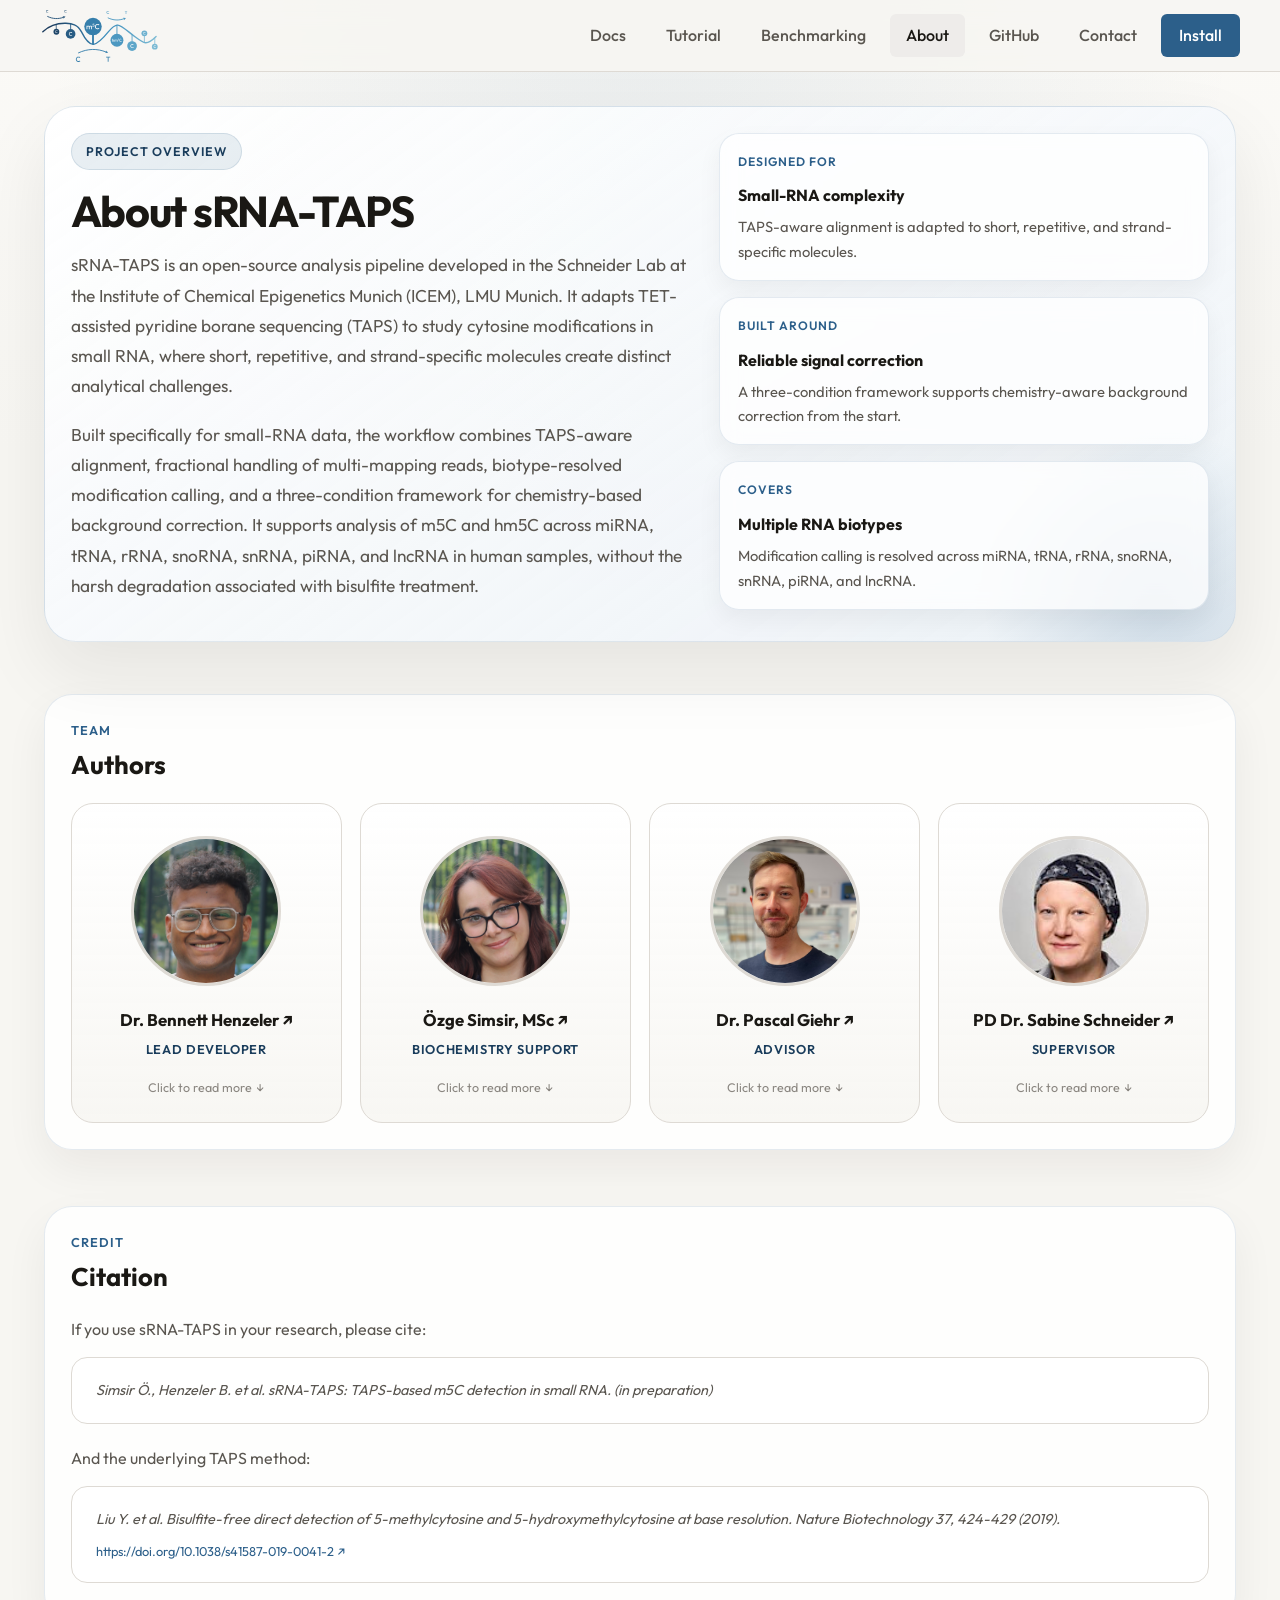
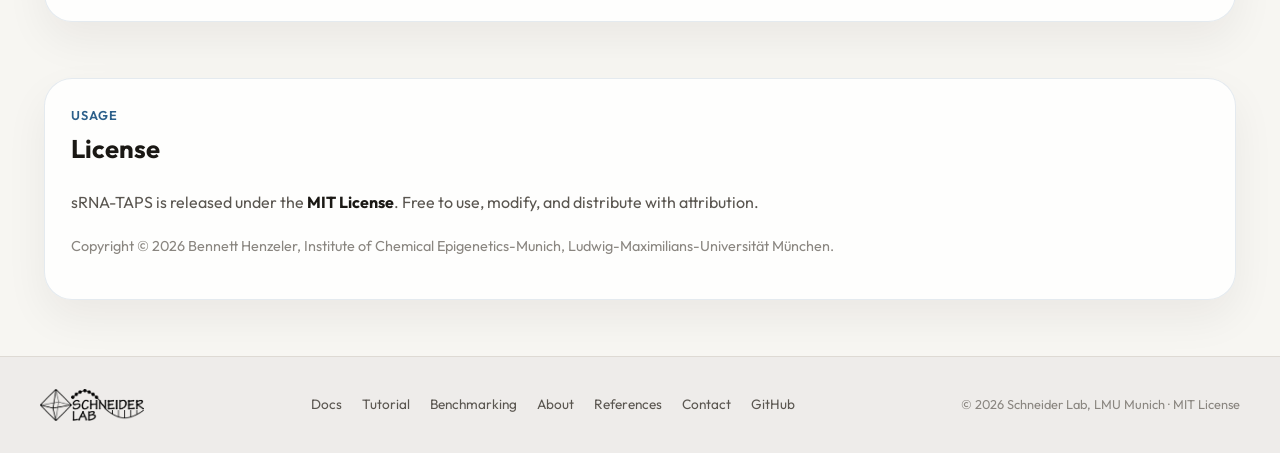
==== docs/about.html @ 75ab644a "Normalize page widths" ====
<!DOCTYPE html>
<html lang="en">
<head>
  <meta charset="UTF-8">
  <meta name="viewport" content="width=device-width, initial-scale=1.0">
  <!-- SEO -->
  <meta name="description" content="About sRNA-TAPS: project overview, affiliation, citation, and links. Developed in the Schneider Lab at LMU Munich.">
  <meta name="keywords" content="sRNA-TAPS, sRNA TAPS, RNA m5C detection, small RNA methylation, TAPS sequencing, epitranscriptomics, RNA epigenetics, m5C small RNA, TET-assisted pyridine borane sequencing, bisulfite-free RNA methylation, Snakemake bioinformatics pipeline, miRNA methylation, tRNA modification, rRNA m5C">
  <meta name="author" content="sRNA-TAPS project team, Schneider Lab, LMU Munich">
  <link rel="canonical" href="https://henzelerb.github.io/sRNA-TAPS/about.html">
  <!-- Open Graph -->
  <meta property="og:type" content="website">
  <meta property="og:title" content="About &mdash; sRNA-TAPS">
  <meta property="og:description" content="About sRNA-TAPS: project overview, affiliation, citation, and links. Developed in the Schneider Lab at LMU Munich.">
  <meta property="og:url" content="https://henzelerb.github.io/sRNA-TAPS/about.html">
  <meta property="og:image" content="https://henzelerb.github.io/sRNA-TAPS/sRNA-taps_logo.svg">
  <meta property="og:site_name" content="sRNA-TAPS">
  <!-- Twitter Card -->
  <meta name="twitter:card" content="summary_large_image">
  <meta name="twitter:title" content="About &mdash; sRNA-TAPS">
  <meta name="twitter:description" content="About sRNA-TAPS: project overview, affiliation, citation, and links. Developed in the Schneider Lab at LMU Munich.">
  <meta name="twitter:image" content="https://henzelerb.github.io/sRNA-TAPS/sRNA-taps_logo.svg">
  <title>About &mdash; sRNA-TAPS</title>
  <style>
    @font-face { font-family: 'Outfit'; src: url('fonts/Outfit-Light.woff2') format('woff2'); font-weight: 300; font-display: block; }
    @font-face { font-family: 'Outfit'; src: url('fonts/Outfit-Regular.woff2') format('woff2'); font-weight: 400; font-display: block; }
    @font-face { font-family: 'Outfit'; src: url('fonts/Outfit-Medium.woff2') format('woff2'); font-weight: 500; font-display: block; }
    @font-face { font-family: 'Outfit'; src: url('fonts/Outfit-SemiBold.woff2') format('woff2'); font-weight: 600; font-display: block; }
    @font-face { font-family: 'Outfit'; src: url('fonts/Outfit-Bold.woff2') format('woff2'); font-weight: 700; font-display: block; }
    * { font-family: 'Outfit', sans-serif; }
  </style>
  <style>
    :root{--bg:#f7f6f2;--bg2:#eeecea;--surface:#ffffff;--border:#dedad4;--text:#1a1814;--text2:#5a5650;--text3:#8a8680;--accent:#2C5F8A;--accent2:#e8f0f8;--accent3:#2c5f8a;--green:#2C5F8A;--nav-h:72px}
    *,*::before,*::after{box-sizing:border-box;margin:0;padding:0}
    html{scroll-behavior:smooth}
    body{font-family:'DM Sans',sans-serif;background:
      radial-gradient(circle at top, rgba(44,95,138,.08), rgba(44,95,138,0) 28%),
      linear-gradient(180deg, #fbfaf7 0%, var(--bg) 22%, var(--bg) 100%);
      color:var(--text);font-size:16px;line-height:1.7;-webkit-font-smoothing:antialiased}

    nav{position:fixed;top:0;left:0;right:0;z-index:100;height:var(--nav-h);background:rgba(247,246,242,0.92);backdrop-filter:blur(12px);border-bottom:1px solid var(--border);display:flex;align-items:center;padding:0 40px}
    .nav-logo{text-decoration:none;margin-right:auto;display:flex;align-items:center;height:100%}
    .nav-links{display:flex;gap:8px;align-items:center}
    .nav-links a{font-size:1rem;font-weight:500;color:var(--text2);text-decoration:none;padding:8px 16px;border-radius:6px;transition:all .15s}
    .nav-links a:hover,.nav-links a.active{color:var(--text);background:var(--bg2)}
    .nav-btn{background:var(--accent)!important;color:#fff!important;border-radius:6px;padding:8px 18px!important}

    .hero{width:min(1380px,calc(100vw - 24px));max-width:none;margin:0 auto;padding:calc(var(--nav-h) + 56px) 16px 38px}
    .hero-panel{position:relative;overflow:hidden;background:linear-gradient(145deg,rgba(255,255,255,.95),rgba(232,240,248,.74));border:1px solid rgba(44,95,138,.14);border-radius:32px;padding:40px 42px;box-shadow:0 30px 70px rgba(26,24,20,.08)}
    .hero-panel::before{content:"";position:absolute;right:-90px;bottom:-130px;width:340px;height:340px;border-radius:50%;background:radial-gradient(circle,rgba(44,95,138,.16),rgba(44,95,138,0) 72%)}
    .hero-panel::after{content:"";position:absolute;inset:0;background:linear-gradient(180deg,rgba(255,255,255,.2),rgba(255,255,255,0));pointer-events:none}
    .hero-top,.hero-copy,.hero-highlights{position:relative;z-index:1}
    .hero-top{display:grid;grid-template-columns:minmax(0,1.12fr) minmax(280px,.88fr);gap:24px;align-items:start}
    .hero-badge{display:inline-flex;align-items:center;gap:8px;background:rgba(44,95,138,.1);border:1px solid rgba(44,95,138,.14);color:#1a3d5c;border-radius:999px;padding:7px 14px;font-size:.78rem;font-weight:600;letter-spacing:.08em;text-transform:uppercase;margin-bottom:18px}
    h1{font-family:'Outfit',sans-serif;font-size:2.7rem;line-height:1.08;letter-spacing:-.03em;margin-bottom:16px}
    .lead{font-size:1.08rem;color:var(--text2);line-height:1.78;max-width:none}
    .lead p + p{margin-top:18px}
    .hero-highlights{display:grid;grid-template-columns:1fr;gap:16px;align-content:start}
    .highlight-card{background:rgba(255,255,255,.76);border:1px solid rgba(44,95,138,.12);border-radius:20px;padding:18px 18px 16px;backdrop-filter:blur(10px);box-shadow:0 10px 24px rgba(26,24,20,.05)}
    .highlight-kicker{display:block;font-size:.76rem;font-weight:600;letter-spacing:.08em;text-transform:uppercase;color:var(--accent);margin-bottom:10px}
    .highlight-card strong{display:block;font-size:1rem;color:var(--text);margin-bottom:6px}
    .highlight-card p{font-size:.92rem;line-height:1.65;margin:0}
    section{padding:28px 0}
    .container{width:min(1380px,calc(100vw - 24px));max-width:none;margin:0 auto;padding:0 16px}
    .section-card{background:rgba(255,255,255,.84);border:1px solid rgba(44,95,138,.12);border-radius:28px;padding:32px;box-shadow:0 18px 44px rgba(26,24,20,.06)}
    .section-heading{display:flex;flex-direction:column;gap:8px;margin-bottom:24px}
    .section-kicker{font-size:.8rem;font-weight:600;letter-spacing:.08em;text-transform:uppercase;color:var(--accent)}
    h2{font-family:'Outfit',sans-serif;font-size:1.6rem;line-height:1.15}
    p{color:var(--text2);margin-bottom:14px;line-height:1.75}
    p strong{color:var(--text)}
    a{color:var(--accent);text-decoration:none}
    a:hover{text-decoration:underline}

    .authors-grid{display:grid;grid-template-columns:repeat(4,minmax(0,1fr));gap:18px}
    .author-card{background:linear-gradient(180deg,#fff,rgba(247,246,242,.92));border:1.5px solid var(--border);border-radius:22px;overflow:hidden;cursor:pointer;transition:all .2s}
    .author-card:hover{transform:translateY(-4px);box-shadow:0 14px 34px rgba(0,0,0,.08);border-color:rgba(44,95,138,.38)}
    .author-card-front{display:flex;flex-direction:column;align-items:center;padding:32px 24px 24px;text-align:center}
    .author-photo{width:150px;height:150px;border-radius:50%;overflow:hidden;border:3px solid var(--border);margin-bottom:20px;transition:border-color .2s}
    .author-card:hover .author-photo{border-color:var(--accent)}
    .author-photo img{width:100%;height:100%;object-fit:cover;object-position:center top}
    .author-name{font-weight:700;font-size:1.05rem;color:var(--text);margin-bottom:4px}
    .author-name a{color:var(--text);text-decoration:none;transition:color .15s}
    .author-name a:hover{color:var(--accent);text-decoration:none}
    .author-role{font-size:.8rem;color:#1a3d5c;font-weight:600;text-transform:uppercase;letter-spacing:.05em;margin-bottom:16px}
    .expand-hint{font-size:.78rem;color:var(--text3);display:flex;align-items:center;gap:4px;transition:color .15s}
    .author-card:hover .expand-hint{color:var(--accent)}
    .expand-arrow{display:inline-block;transition:transform .3s}
    .author-bio{max-height:0;overflow:hidden;transition:max-height .4s ease,padding .3s ease;background:var(--bg);border-top:0 solid var(--border)}
    .author-bio.open{max-height:300px;border-top:1px solid var(--border)}
    .author-bio-inner{padding:20px 24px}
    .author-bio-inner p{font-size:.9rem;color:var(--text2);line-height:1.65;margin:0}

    .info-grid{display:grid;grid-template-columns:repeat(2,minmax(0,1fr));gap:18px}
    .info-card{background:linear-gradient(180deg,rgba(255,255,255,.92),rgba(247,246,242,.92));border:1.5px solid var(--border);border-radius:22px;padding:24px}
    .info-card h3{font-size:1.05rem;color:var(--text);margin-bottom:14px}

    .cite-block{background:var(--surface);border:1.5px solid var(--border);border-radius:16px;padding:20px 24px;margin-bottom:12px}
    .cite-block p{margin:0;font-size:.9rem;font-style:italic;color:var(--text2)}
    .cite-doi{display:block;margin-top:8px;font-size:.8rem;font-style:normal;color:var(--accent3)}

    .links-grid{display:grid;grid-template-columns:repeat(3,1fr);gap:16px}
    .link-card{background:linear-gradient(180deg,rgba(255,255,255,.96),rgba(247,246,242,.92));border:1.5px solid var(--border);border-radius:18px;padding:22px 20px;text-align:center;text-decoration:none;transition:all .15s;display:flex;flex-direction:column;align-items:center;gap:8px}
    .link-card:hover{transform:translateY(-2px);box-shadow:0 10px 26px rgba(0,0,0,.07);border-color:var(--accent);text-decoration:none}
    .link-card-icon{font-size:1.5rem}
    .link-card-name{font-weight:600;font-size:.9rem;color:var(--text)}
    .link-card-sub{font-size:.78rem;color:var(--text3)}
    .license-note{font-size:.9rem;color:var(--text3);margin-top:18px}

    footer{background:var(--bg2);border-top:1px solid var(--border);padding:32px 40px;margin-top:28px}
    .footer-inner{max-width:1100px;margin:0 auto;display:flex;align-items:center;justify-content:space-between;flex-wrap:wrap;gap:16px}

    @media(max-width:1100px){
      .authors-grid{grid-template-columns:repeat(2,minmax(0,1fr))}
    }

    @media(max-width:980px){
      .hero-top{grid-template-columns:1fr}
      .hero-highlights{grid-template-columns:repeat(2,minmax(0,1fr));margin-top:28px}
    }

    @media(max-width:900px){
      .hero-highlights,.info-grid,.authors-grid{grid-template-columns:1fr}
    }

    @media(max-width:700px){
      .hero{padding:calc(var(--nav-h) + 28px) 20px 28px}
      .hero-panel{padding:28px 22px}
      h1{font-size:2.2rem}
      .container{padding:0 20px}
      .section-card{padding:24px 20px}
      .links-grid{grid-template-columns:1fr}
      nav{padding:0 20px}
    }
  </style>
  <link rel="stylesheet" href="responsive.css">
</head>
<body>

<nav>
  <a class="nav-logo" href="https://henzelerb.github.io/sRNA-TAPS/"><img src="sRNA-taps_logo_centre.svg" alt="sRNA-TAPS" style="height:52px;width:auto;display:block;"></a>
  <div class="nav-links">
    <a href="docs.html">Docs</a>
    <a href="tutorial.html">Tutorial</a>
    <a href="benchmarking.html">Benchmarking</a>
    <a href="about.html" class="active">About</a>
    <a href="https://github.com/HenzelerB/sRNA-TAPS" target="_blank">GitHub</a>
    <a href="contact.html">Contact</a>
    <a href="docs.html#installation" class="nav-btn">Install</a>
  </div>
</nav>

<div class="hero">
  <div class="hero-panel">
    <div class="hero-top">
      <div class="hero-copy">
        <div class="hero-badge">Project overview</div>
        <h1>About sRNA-TAPS</h1>
        <div class="lead">
          <p>sRNA-TAPS is an open-source analysis pipeline developed in the Schneider Lab at the Institute of Chemical Epigenetics Munich (ICEM), LMU Munich. It adapts TET-assisted pyridine borane sequencing (TAPS) to study cytosine modifications in small RNA, where short, repetitive, and strand-specific molecules create distinct analytical challenges.</p>
          <p>Built specifically for small-RNA data, the workflow combines TAPS-aware alignment, fractional handling of multi-mapping reads, biotype-resolved modification calling, and a three-condition framework for chemistry-based background correction. It supports analysis of m5C and hm5C across miRNA, tRNA, rRNA, snoRNA, snRNA, piRNA, and lncRNA in human samples, without the harsh degradation associated with bisulfite treatment.</p>
        </div>
      </div>
      <div class="hero-highlights">
        <div class="highlight-card">
          <span class="highlight-kicker">Designed for</span>
          <strong>Small-RNA complexity</strong>
          <p>TAPS-aware alignment is adapted to short, repetitive, and strand-specific molecules.</p>
        </div>
        <div class="highlight-card">
          <span class="highlight-kicker">Built around</span>
          <strong>Reliable signal correction</strong>
          <p>A three-condition framework supports chemistry-aware background correction from the start.</p>
        </div>
        <div class="highlight-card">
          <span class="highlight-kicker">Covers</span>
          <strong>Multiple RNA biotypes</strong>
          <p>Modification calling is resolved across miRNA, tRNA, rRNA, snoRNA, snRNA, piRNA, and lncRNA.</p>
        </div>
      </div>
    </div>
  </div>
</div>
<section>
  <div class="container">
    <div class="section-card">
      <div class="section-heading">
        <span class="section-kicker">Team</span>
        <h2>Authors</h2>
      </div>
      <div class="authors-grid">
        <div class="author-card" onclick="toggleBio(this)">
          <div class="author-card-front">
            <div class="author-photo">
              <img src="Bennett.png" alt="Dr. Bennett Henzeler">
            </div>
            <div class="author-name"><a href="https://orcid.org/0000-0003-2333-3791" target="_blank" onclick="event.stopPropagation()">Dr. Bennett Henzeler &nearr;</a></div>
            <div class="author-role">Lead Developer</div>
            <div class="expand-hint">Click to read more <span class="expand-arrow">&darr;</span></div>
          </div>
          <div class="author-bio">
            <div class="author-bio-inner">
              <p>Molecular biologist specialising in RNA biology, epigenetics, and small RNA modifications, with a focus on developing methodologies for RNA modification analysis.</p>
            </div>
          </div>
        </div>

        <div class="author-card" onclick="toggleBio(this)">
          <div class="author-card-front">
            <div class="author-photo">
              <img src="Özge.png" alt="Özge Simsir">
            </div>
            <div class="author-name"><a href="https://www.researchgate.net/profile/Oezge-Simsir-2" target="_blank" onclick="event.stopPropagation()">Özge Simsir, MSc &nearr;</a></div>
            <div class="author-role">Biochemistry Support</div>
            <div class="expand-hint">Click to read more <span class="expand-arrow">&darr;</span></div>
          </div>
          <div class="author-bio">
            <div class="author-bio-inner">
              <p>Research focuses on the role of small RNAs, primarily miRNAs, in the epigenome and epitranscriptome, and the effects of chemical modifications such as methylation on disease and cellular processes.</p>
            </div>
          </div>
        </div>

        <div class="author-card" onclick="toggleBio(this)">
          <div class="author-card-front">
            <div class="author-photo">
              <img src="pascal.png" alt="Dr. Pascal Giehr">
            </div>
            <div class="author-name"><a href="https://giehr.cup.uni-muenchen.de/group/pascal-giehr/" target="_blank" onclick="event.stopPropagation()">Dr. Pascal Giehr &nearr;</a></div>
            <div class="author-role">Advisor</div>
            <div class="expand-hint">Click to read more <span class="expand-arrow">&darr;</span></div>
          </div>
          <div class="author-bio">
            <div class="author-bio-inner">
              <p>His lab investigates how epigenetic and epitranscriptomic factors influence chromatin architecture and gene regulation, with a focus on dynamic nucleic acid modifications in DNA and RNA.</p>
            </div>
          </div>
        </div>

        <div class="author-card" onclick="toggleBio(this)">
          <div class="author-card-front">
            <div class="author-photo">
              <img src="sabine.jpg" alt="PD Dr. Sabine Schneider">
            </div>
            <div class="author-name"><a href="https://schneider.cup.uni-muenchen.de/group/sabine-schneider/" target="_blank" onclick="event.stopPropagation()">PD Dr. Sabine Schneider &nearr;</a></div>
            <div class="author-role">Supervisor</div>
            <div class="expand-hint">Click to read more <span class="expand-arrow">&darr;</span></div>
          </div>
          <div class="author-bio">
            <div class="author-bio-inner">
              <p>Her lab investigates the structure-function relationships of nucleic acids, their interactions with proteins and small molecules, and the chemical and epigenetic modification landscape of small non-coding RNAs.</p>
            </div>
          </div>
        </div>

      </div>
    </div>
  </div>
</section>

<section>
  <div class="container">
    <div class="section-card">
      <div class="section-heading">
        <span class="section-kicker">Credit</span>
        <h2>Citation</h2>
      </div>
      <p>If you use sRNA-TAPS in your research, please cite:</p>
      <div class="cite-block">
        <p>Simsir Ö., Henzeler B. et al. sRNA-TAPS: TAPS-based m5C detection in small RNA. <em>(in preparation)</em></p>
      </div>
      <p style="margin-top:20px">And the underlying TAPS method:</p>
      <div class="cite-block">
        <p>Liu Y. et al. Bisulfite-free direct detection of 5-methylcytosine and 5-hydroxymethylcytosine at base resolution. <em>Nature Biotechnology</em> 37, 424-429 (2019).</p>
        <a class="cite-doi" href="https://doi.org/10.1038/s41587-019-0041-2" target="_blank">https://doi.org/10.1038/s41587-019-0041-2 &nearr;</a>
      </div>
    </div>
  </div>
</section>

<section>
  <div class="container">
    <div class="section-card">
      <div class="section-heading">
        <span class="section-kicker">Usage</span>
        <h2>License</h2>
      </div>
      <p>sRNA-TAPS is released under the <strong>MIT License</strong>. Free to use, modify, and distribute with attribution.</p>
      <p class="license-note">Copyright &copy; 2026 Bennett Henzeler, Institute of Chemical Epigenetics-Munich, Ludwig-Maximilians-Universität München.</p>
    </div>
  </div>
</section>

<footer>
  <div class="footer-inner">
    <img src="Lab_Logo.png" alt="sRNA-TAPS" style="height:32px;width:auto;">
    <div style="display:flex;gap:20px">
      <a href="docs.html" style="font-size:.85rem;color:var(--text2);text-decoration:none">Docs</a>
      <a href="tutorial.html" style="font-size:.85rem;color:var(--text2);text-decoration:none">Tutorial</a>
      <a href="benchmarking.html" style="font-size:.85rem;color:var(--text2);text-decoration:none">Benchmarking</a>
      <a href="about.html" style="font-size:.85rem;color:var(--text2);text-decoration:none">About</a>
      <a href="references.html" style="font-size:.85rem;color:var(--text2);text-decoration:none">References</a>
      <a href="contact.html" style="font-size:.85rem;color:var(--text2);text-decoration:none">Contact</a>
      <a href="https://github.com/HenzelerB/sRNA-TAPS" target="_blank" style="font-size:.85rem;color:var(--text2);text-decoration:none">GitHub</a>
    </div>
    <div style="font-size:.8rem;color:var(--text3)">&copy; 2026 Schneider Lab, LMU Munich &middot; MIT License</div>
  </div>
</footer>

<script>
  function toggleBio(card) {
    const bio = card.querySelector('.author-bio');
    const arrow = card.querySelector('.expand-arrow');
    const hint = card.querySelector('.expand-hint');
    const isOpen = bio.classList.contains('open');
    bio.classList.toggle('open');
    arrow.style.transform = isOpen ? 'rotate(0deg)' : 'rotate(180deg)';
    hint.childNodes[0].textContent = isOpen ? 'Click to read more ' : 'Click to close ';
  }
</script>

<script src="site.js"></script>
</body>
</html>
---- docs/responsive.css ----
/* Shared responsive and accessibility layer for the GitHub Pages site. */
html { overflow-x: hidden; }
body { min-width: 0; overflow-x: hidden; }
img, svg, video, iframe { max-width: 100%; }

:root {
  --site-shell: min(1680px, calc(100vw - 56px));
  --site-shell-tight: min(1560px, calc(100vw - 56px));
}

@media (min-width: 901px) {
  .hero {
    width: 100%;
    padding-top: calc(var(--nav-h) + 34px) !important;
    padding-bottom: 24px !important;
  }
  .hero { max-width: var(--site-shell-tight) !important; }
  .container,
  .content,
  .footer-inner,
  footer > div:first-child {
    max-width: var(--site-shell) !important;
    width: 100%;
  }
  .layout {
    grid-template-columns: minmax(220px, 260px) minmax(0, 1fr) !important;
  }
  .content {
    width: 100% !important;
    padding: 40px 46px !important;
  }
  .hero-panel,
  .section-card {
    padding: clamp(24px, 2vw, 32px) !important;
  }
  .cta-panel {
    padding: clamp(34px, 3vw, 48px) clamp(26px, 2.8vw, 40px) !important;
  }
}

.nav-toggle {
  display: none;
  width: 44px;
  height: 44px;
  margin-left: 12px;
  border: 1px solid var(--border, #dedad4);
  border-radius: 9px;
  background: var(--surface, #fff);
  color: var(--text, #1a1814);
  cursor: pointer;
  align-items: center;
  justify-content: center;
  flex-direction: column;
  gap: 5px;
}
.nav-toggle span {
  width: 20px;
  height: 2px;
  border-radius: 2px;
  background: currentColor;
  transition: transform .2s ease, opacity .2s ease;
}
.nav-toggle[aria-expanded="true"] span:nth-child(1) { transform: translateY(7px) rotate(45deg); }
.nav-toggle[aria-expanded="true"] span:nth-child(2) { opacity: 0; }
.nav-toggle[aria-expanded="true"] span:nth-child(3) { transform: translateY(-7px) rotate(-45deg); }

a:focus-visible, button:focus-visible, input:focus-visible {
  outline: 3px solid rgba(44, 95, 138, .35);
  outline-offset: 3px;
}

@media (max-width: 900px) {
  :root { --nav-h: 64px !important; }
  nav {
    height: var(--nav-h) !important;
    padding: 0 18px !important;
    overflow: visible;
  }
  .nav-logo img { height: 44px !important; }
  .nav-toggle { display: inline-flex; }
  .nav-links {
    position: absolute;
    top: calc(100% + 1px);
    left: 12px;
    right: 12px;
    display: grid !important;
    gap: 4px !important;
    padding: 10px;
    border: 1px solid var(--border, #dedad4);
    border-radius: 0 0 12px 12px;
    background: rgba(247, 246, 242, .98);
    box-shadow: 0 16px 32px rgba(26, 24, 20, .12);
    opacity: 0;
    visibility: hidden;
    transform: translateY(-8px);
    transition: opacity .18s ease, transform .18s ease, visibility .18s;
  }
  .nav-links.is-open {
    opacity: 1;
    visibility: visible;
    transform: translateY(0);
  }
  .nav-links a {
    display: block;
    padding: 10px 12px !important;
    font-size: .95rem !important;
  }
  .nav-links .nav-btn { margin-top: 4px; text-align: center; }

  .hero {
    padding-top: calc(var(--nav-h) + 44px) !important;
    padding-left: 20px !important;
    padding-right: 20px !important;
  }
  .hero-logo { width: min(100%, 520px) !important; margin-bottom: 24px !important; }
  .hero h1 { font-size: clamp(2rem, 10vw, 3rem) !important; min-height: 0 !important; }
  .hero-desc { font-size: 1rem !important; }
  section { padding-top: 60px !important; padding-bottom: 60px !important; }
  .container { padding-left: 20px !important; padding-right: 20px !important; }
  .footer-inner { align-items: flex-start !important; }
  .footer-links { gap: 10px 18px !important; }

  #srna-bubble { display: none !important; }
  #srna-chat-btn, #srna-chat-btn img { width: 58px !important; height: 58px !important; }
  #srna-chat-window {
    left: 12px !important;
    right: 12px !important;
    bottom: 82px !important;
    width: auto !important;
    max-height: min(520px, calc(100dvh - 104px)) !important;
  }
}

@media (max-width: 560px) {
  .hero-actions, .cta-actions { align-items: stretch !important; }
  .hero-actions .btn, .cta-actions .btn { justify-content: center; }
  .stats-row { grid-template-columns: 1fr 1fr !important; gap: 12px !important; }
  footer { padding: 32px 20px !important; }
  .footer-inner { flex-direction: column; }
  .footer-links { flex-wrap: wrap; }
}

@media (prefers-reduced-motion: reduce) {
  html { scroll-behavior: auto; }
  *, *::before, *::after {
    animation-duration: .01ms !important;
    animation-iteration-count: 1 !important;
    scroll-behavior: auto !important;
    transition-duration: .01ms !important;
  }
  .fade-up { opacity: 1 !important; transform: none !important; }
}
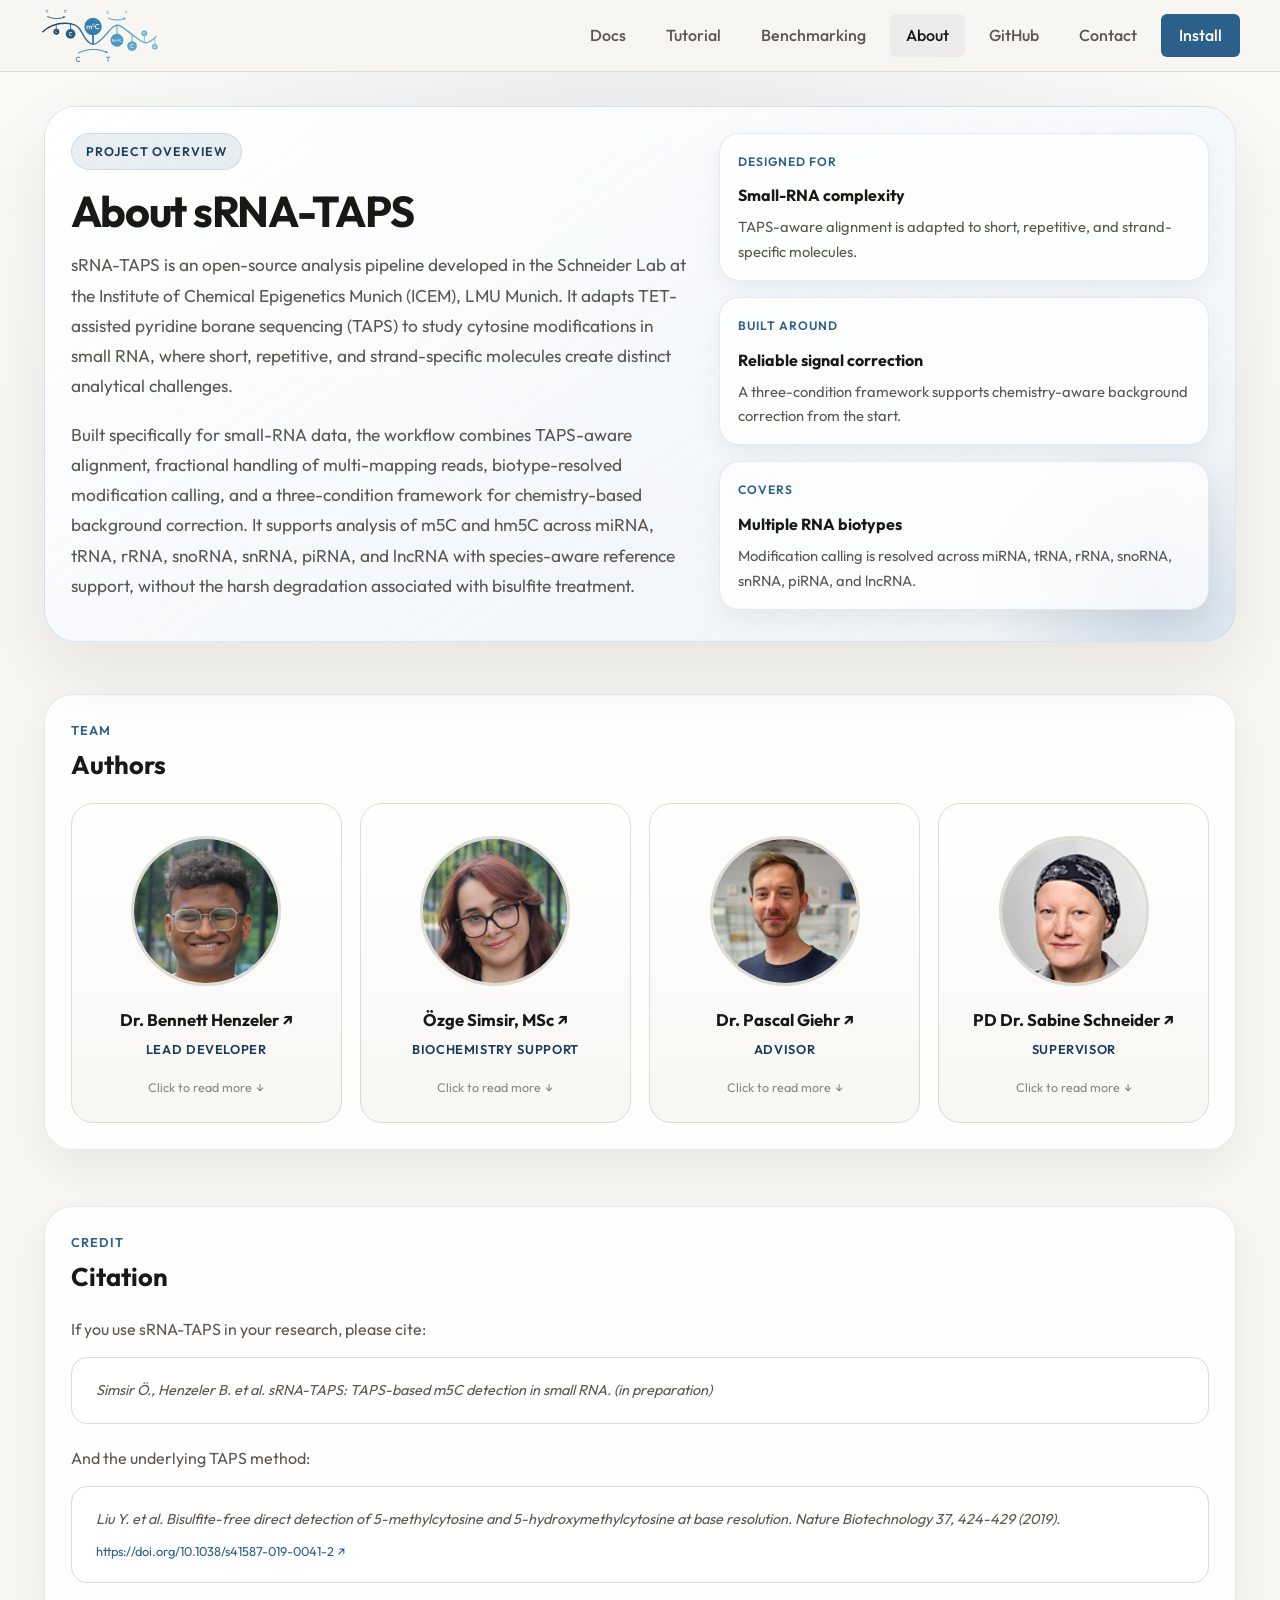
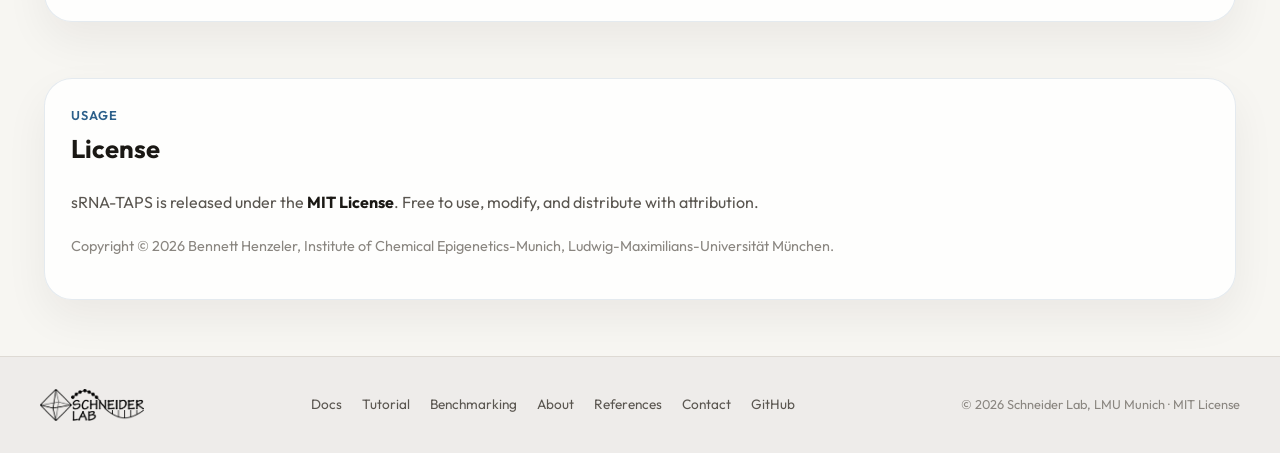
==== commit a3399ceb: "Update website copy for species-aware support" ====
--- a/docs/about.html
+++ b/docs/about.html
@@ -157,7 +157,7 @@
         <h1>About sRNA-TAPS</h1>
         <div class="lead">
           <p>sRNA-TAPS is an open-source analysis pipeline developed in the Schneider Lab at the Institute of Chemical Epigenetics Munich (ICEM), LMU Munich. It adapts TET-assisted pyridine borane sequencing (TAPS) to study cytosine modifications in small RNA, where short, repetitive, and strand-specific molecules create distinct analytical challenges.</p>
-          <p>Built specifically for small-RNA data, the workflow combines TAPS-aware alignment, fractional handling of multi-mapping reads, biotype-resolved modification calling, and a three-condition framework for chemistry-based background correction. It supports analysis of m5C and hm5C across miRNA, tRNA, rRNA, snoRNA, snRNA, piRNA, and lncRNA in human samples, without the harsh degradation associated with bisulfite treatment.</p>
+          <p>Built specifically for small-RNA data, the workflow combines TAPS-aware alignment, fractional handling of multi-mapping reads, biotype-resolved modification calling, and a three-condition framework for chemistry-based background correction. It supports analysis of m5C and hm5C across miRNA, tRNA, rRNA, snoRNA, snRNA, piRNA, and lncRNA with species-aware reference support, without the harsh degradation associated with bisulfite treatment.</p>
         </div>
       </div>
       <div class="hero-highlights">
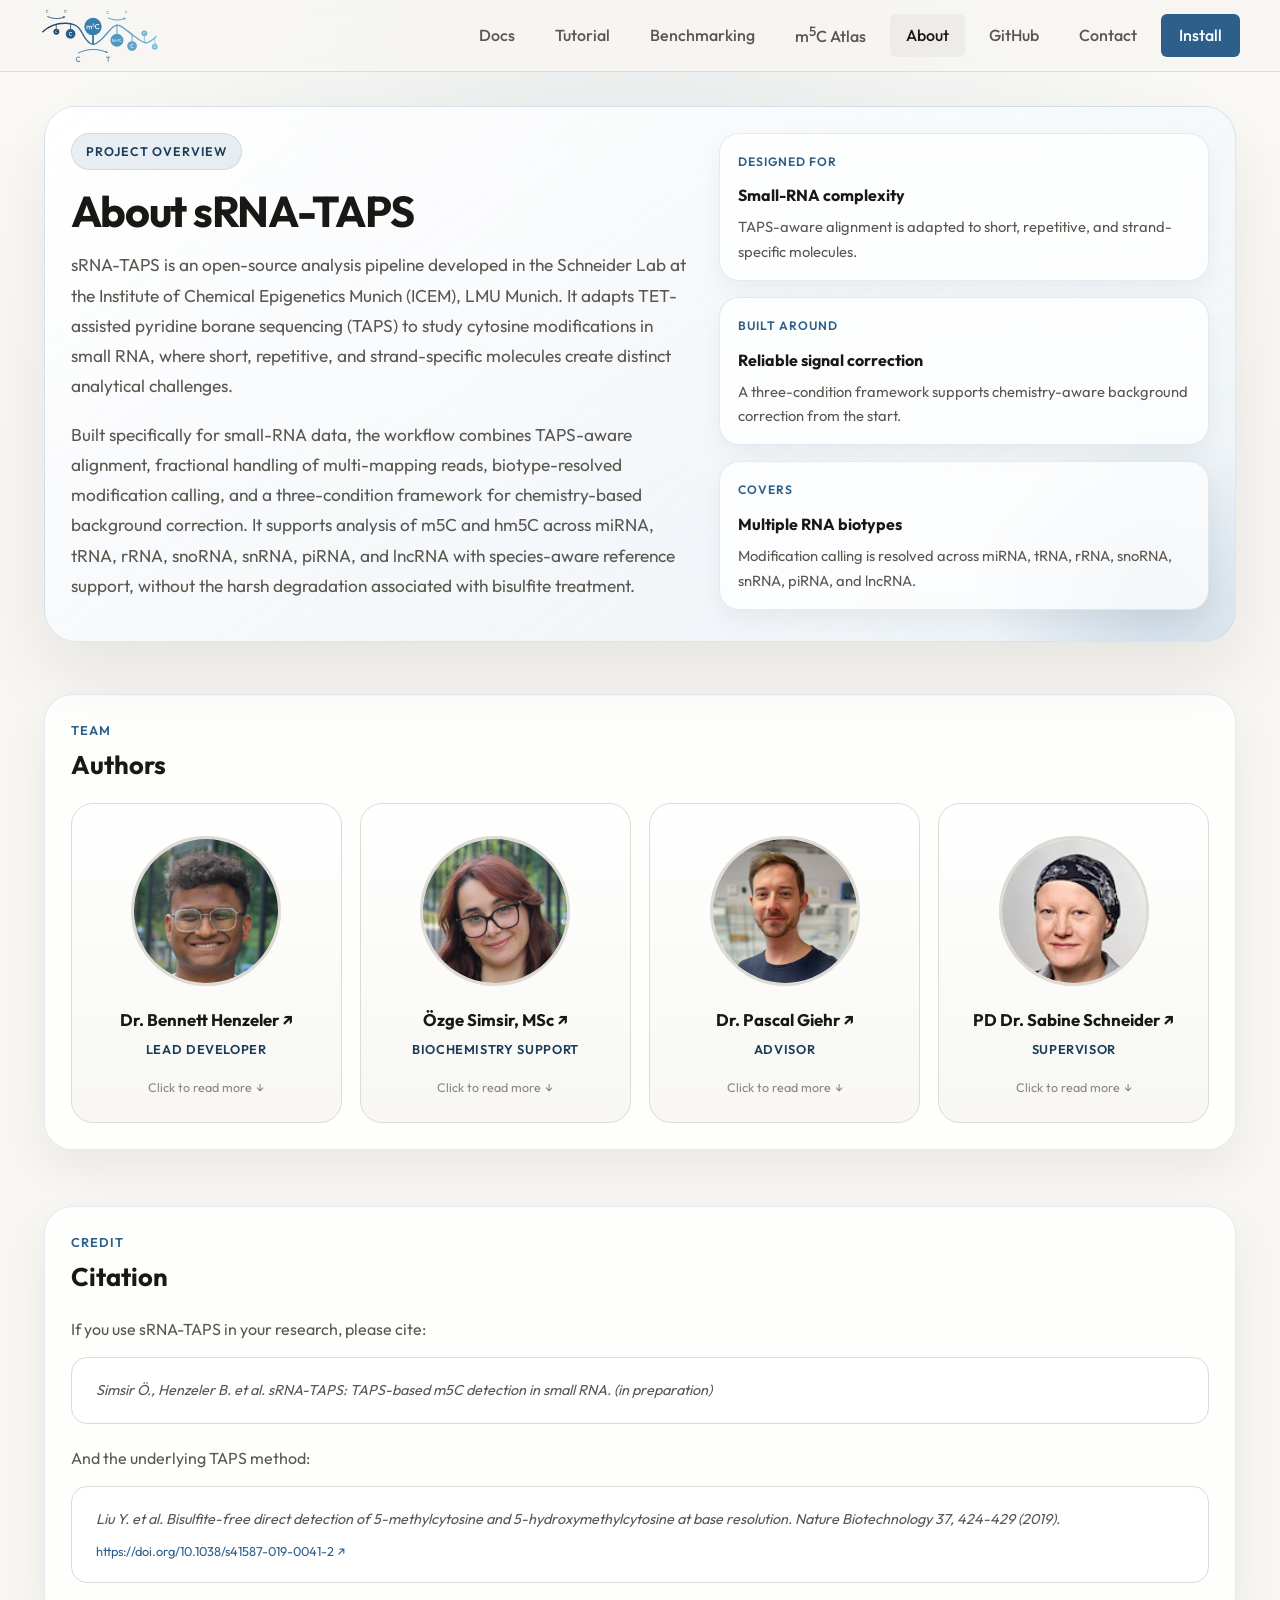
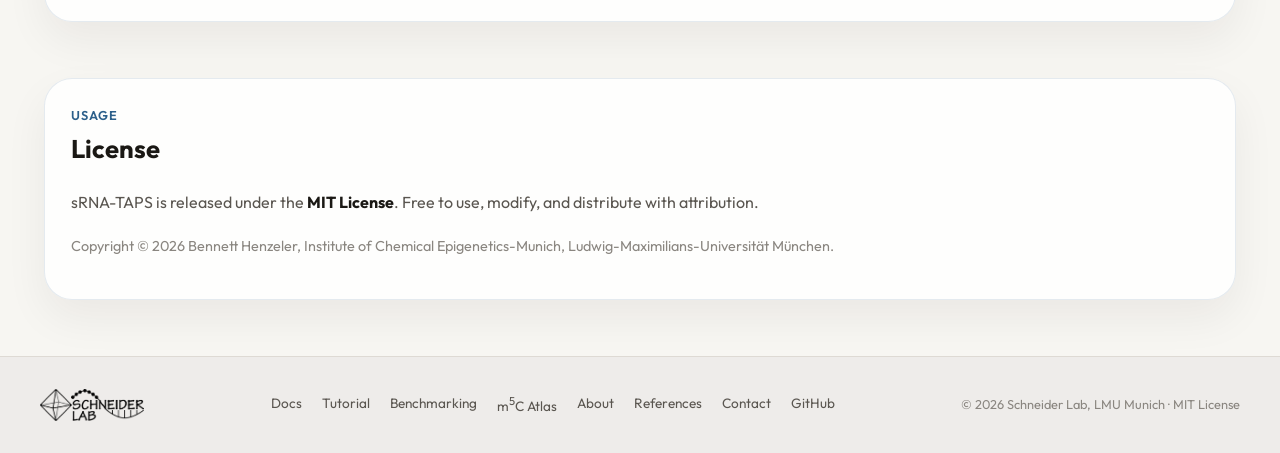
==== commit b443c1b2: "Add m5C Site Atlas as a companion docs page Publishes the interactive m5C site browser (6,524 high-c" ====
--- a/docs/about.html
+++ b/docs/about.html
@@ -142,6 +142,7 @@
     <a href="docs.html">Docs</a>
     <a href="tutorial.html">Tutorial</a>
     <a href="benchmarking.html">Benchmarking</a>
+    <a href="m5c-atlas.html">m<sup>5</sup>C Atlas</a>
     <a href="about.html" class="active">About</a>
     <a href="https://github.com/HenzelerB/sRNA-TAPS" target="_blank">GitHub</a>
     <a href="contact.html">Contact</a>
@@ -297,6 +298,7 @@
       <a href="docs.html" style="font-size:.85rem;color:var(--text2);text-decoration:none">Docs</a>
       <a href="tutorial.html" style="font-size:.85rem;color:var(--text2);text-decoration:none">Tutorial</a>
       <a href="benchmarking.html" style="font-size:.85rem;color:var(--text2);text-decoration:none">Benchmarking</a>
+      <a href="m5c-atlas.html" style="font-size:.85rem;color:var(--text2);text-decoration:none">m<sup>5</sup>C Atlas</a>
       <a href="about.html" style="font-size:.85rem;color:var(--text2);text-decoration:none">About</a>
       <a href="references.html" style="font-size:.85rem;color:var(--text2);text-decoration:none">References</a>
       <a href="contact.html" style="font-size:.85rem;color:var(--text2);text-decoration:none">Contact</a>
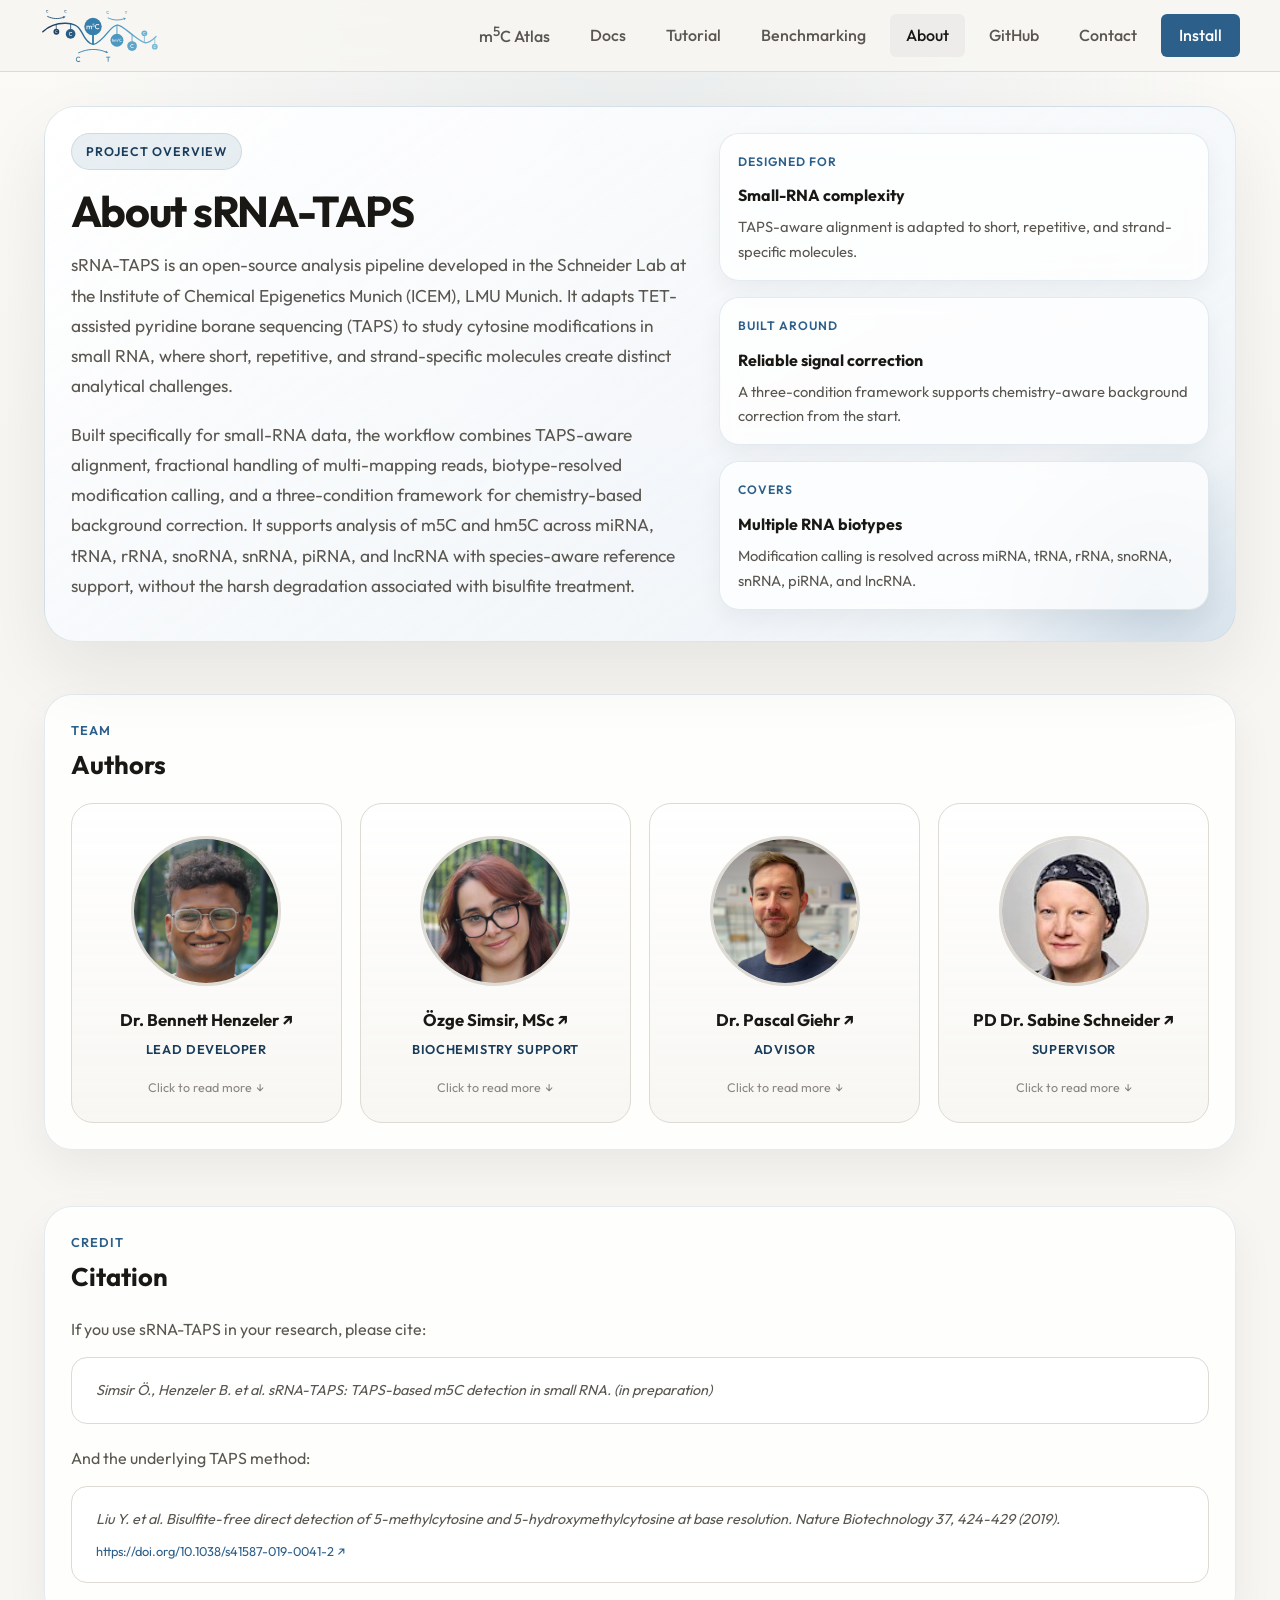
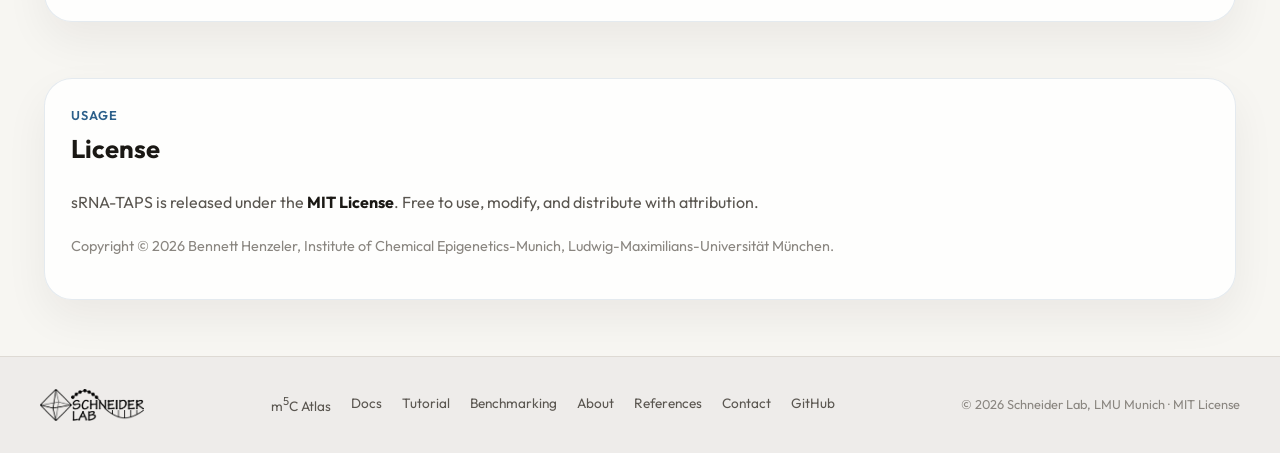
==== commit 538c2915: "Move m5C Atlas to the front of nav and footer link order New order everywhere: m5C Atlas, Docs, Tuto" ====
--- a/docs/about.html
+++ b/docs/about.html
@@ -139,10 +139,10 @@
 <nav>
   <a class="nav-logo" href="https://henzelerb.github.io/sRNA-TAPS/"><img src="sRNA-taps_logo_centre.svg" alt="sRNA-TAPS" style="height:52px;width:auto;display:block;"></a>
   <div class="nav-links">
+    <a href="m5c-atlas.html">m<sup>5</sup>C Atlas</a>
     <a href="docs.html">Docs</a>
     <a href="tutorial.html">Tutorial</a>
     <a href="benchmarking.html">Benchmarking</a>
-    <a href="m5c-atlas.html">m<sup>5</sup>C Atlas</a>
     <a href="about.html" class="active">About</a>
     <a href="https://github.com/HenzelerB/sRNA-TAPS" target="_blank">GitHub</a>
     <a href="contact.html">Contact</a>
@@ -295,10 +295,10 @@
   <div class="footer-inner">
     <img src="Lab_Logo.png" alt="sRNA-TAPS" style="height:32px;width:auto;">
     <div style="display:flex;gap:20px">
+      <a href="m5c-atlas.html" style="font-size:.85rem;color:var(--text2);text-decoration:none">m<sup>5</sup>C Atlas</a>
       <a href="docs.html" style="font-size:.85rem;color:var(--text2);text-decoration:none">Docs</a>
       <a href="tutorial.html" style="font-size:.85rem;color:var(--text2);text-decoration:none">Tutorial</a>
       <a href="benchmarking.html" style="font-size:.85rem;color:var(--text2);text-decoration:none">Benchmarking</a>
-      <a href="m5c-atlas.html" style="font-size:.85rem;color:var(--text2);text-decoration:none">m<sup>5</sup>C Atlas</a>
       <a href="about.html" style="font-size:.85rem;color:var(--text2);text-decoration:none">About</a>
       <a href="references.html" style="font-size:.85rem;color:var(--text2);text-decoration:none">References</a>
       <a href="contact.html" style="font-size:.85rem;color:var(--text2);text-decoration:none">Contact</a>
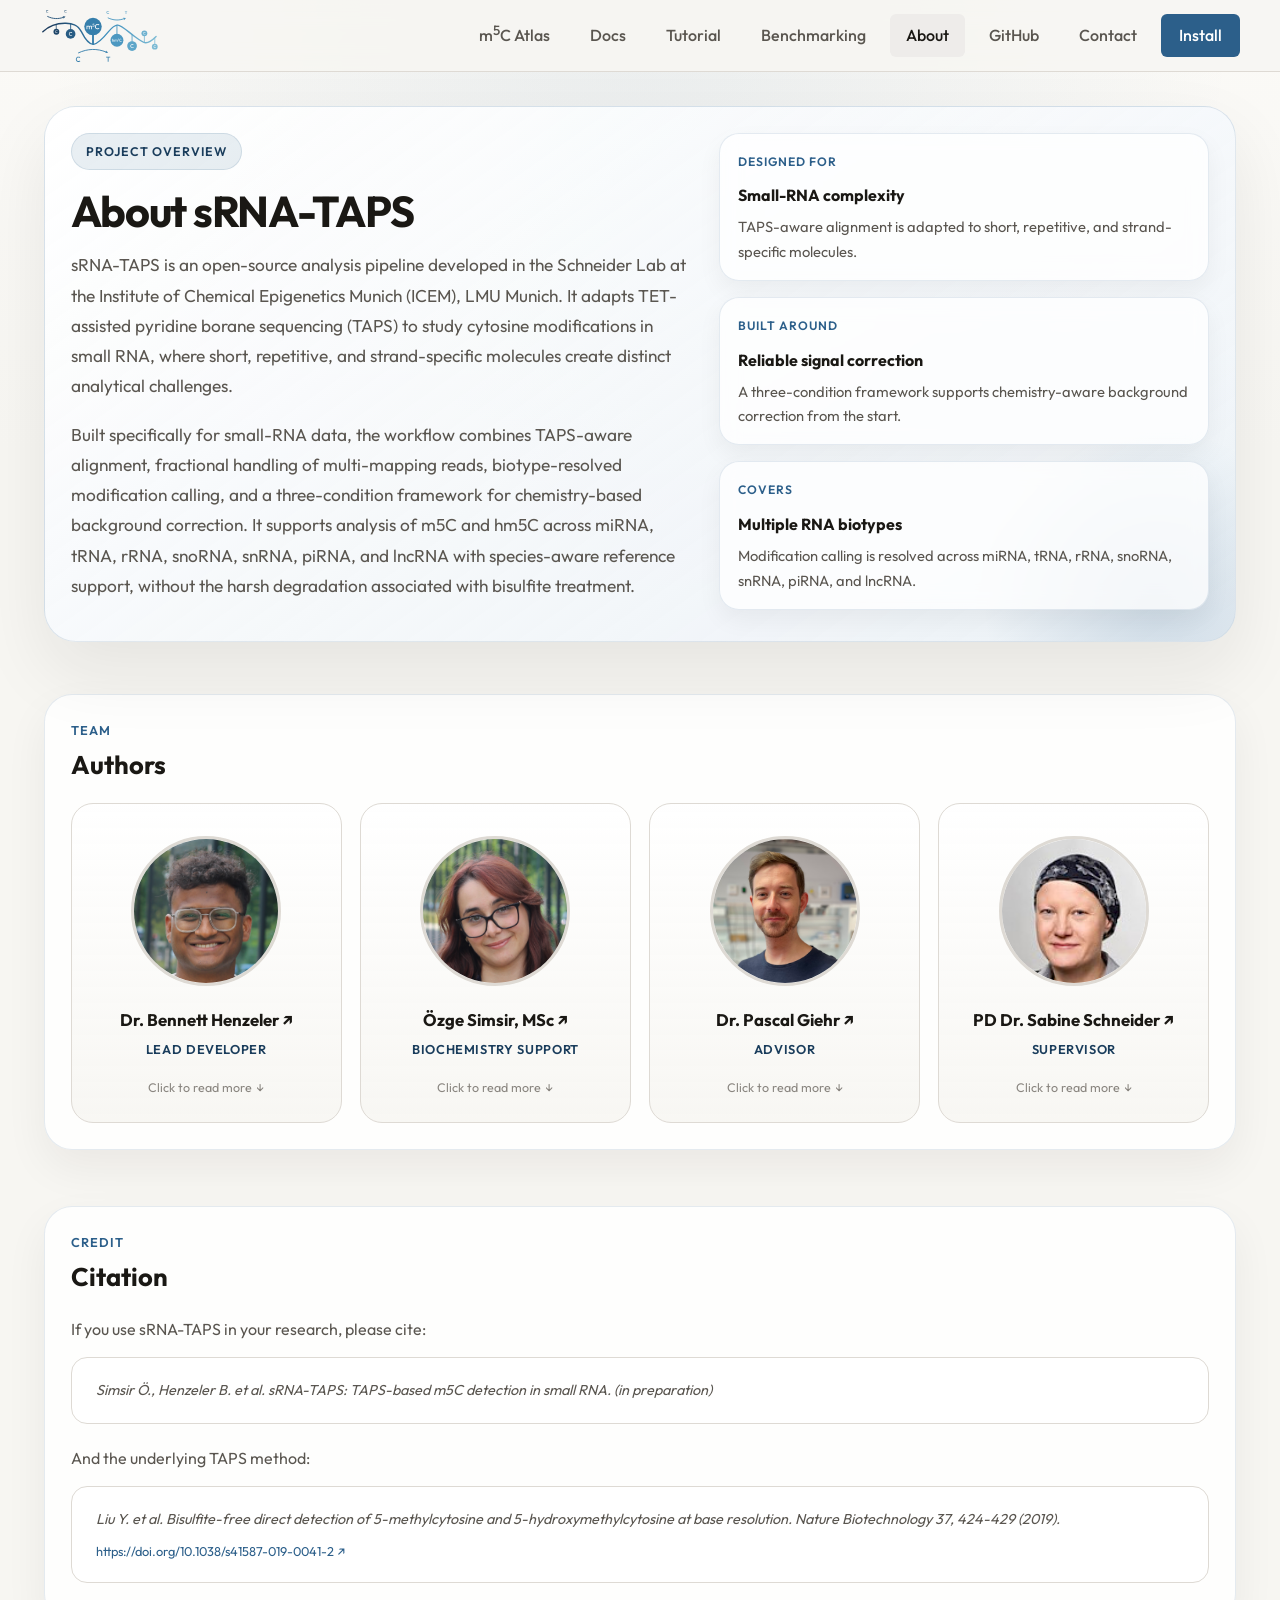
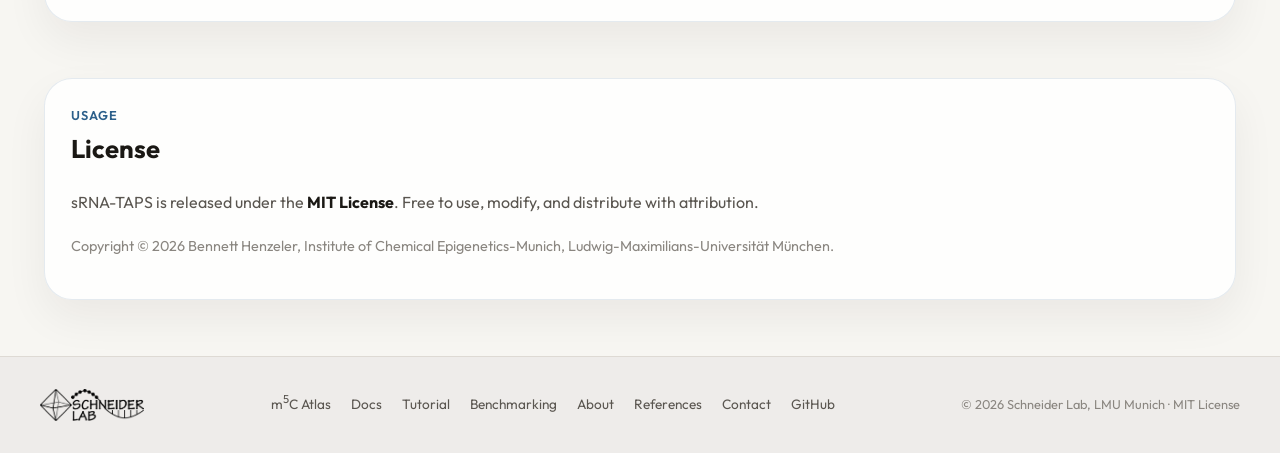
==== commit 4d92a149: "Fix m5C Atlas link baseline misalignment in nav and footer The <sup> in "m5C Atlas" was making that " ====
--- a/docs/about.html
+++ b/docs/about.html
@@ -43,6 +43,7 @@
     .nav-links{display:flex;gap:8px;align-items:center}
     .nav-links a{font-size:1rem;font-weight:500;color:var(--text2);text-decoration:none;padding:8px 16px;border-radius:6px;transition:all .15s}
     .nav-links a:hover,.nav-links a.active{color:var(--text);background:var(--bg2)}
+    nav sup, footer sup { line-height: 0; }
     .nav-btn{background:var(--accent)!important;color:#fff!important;border-radius:6px;padding:8px 18px!important}
 
     .hero{width:min(1380px,calc(100vw - 24px));max-width:none;margin:0 auto;padding:calc(var(--nav-h) + 56px) 16px 38px}
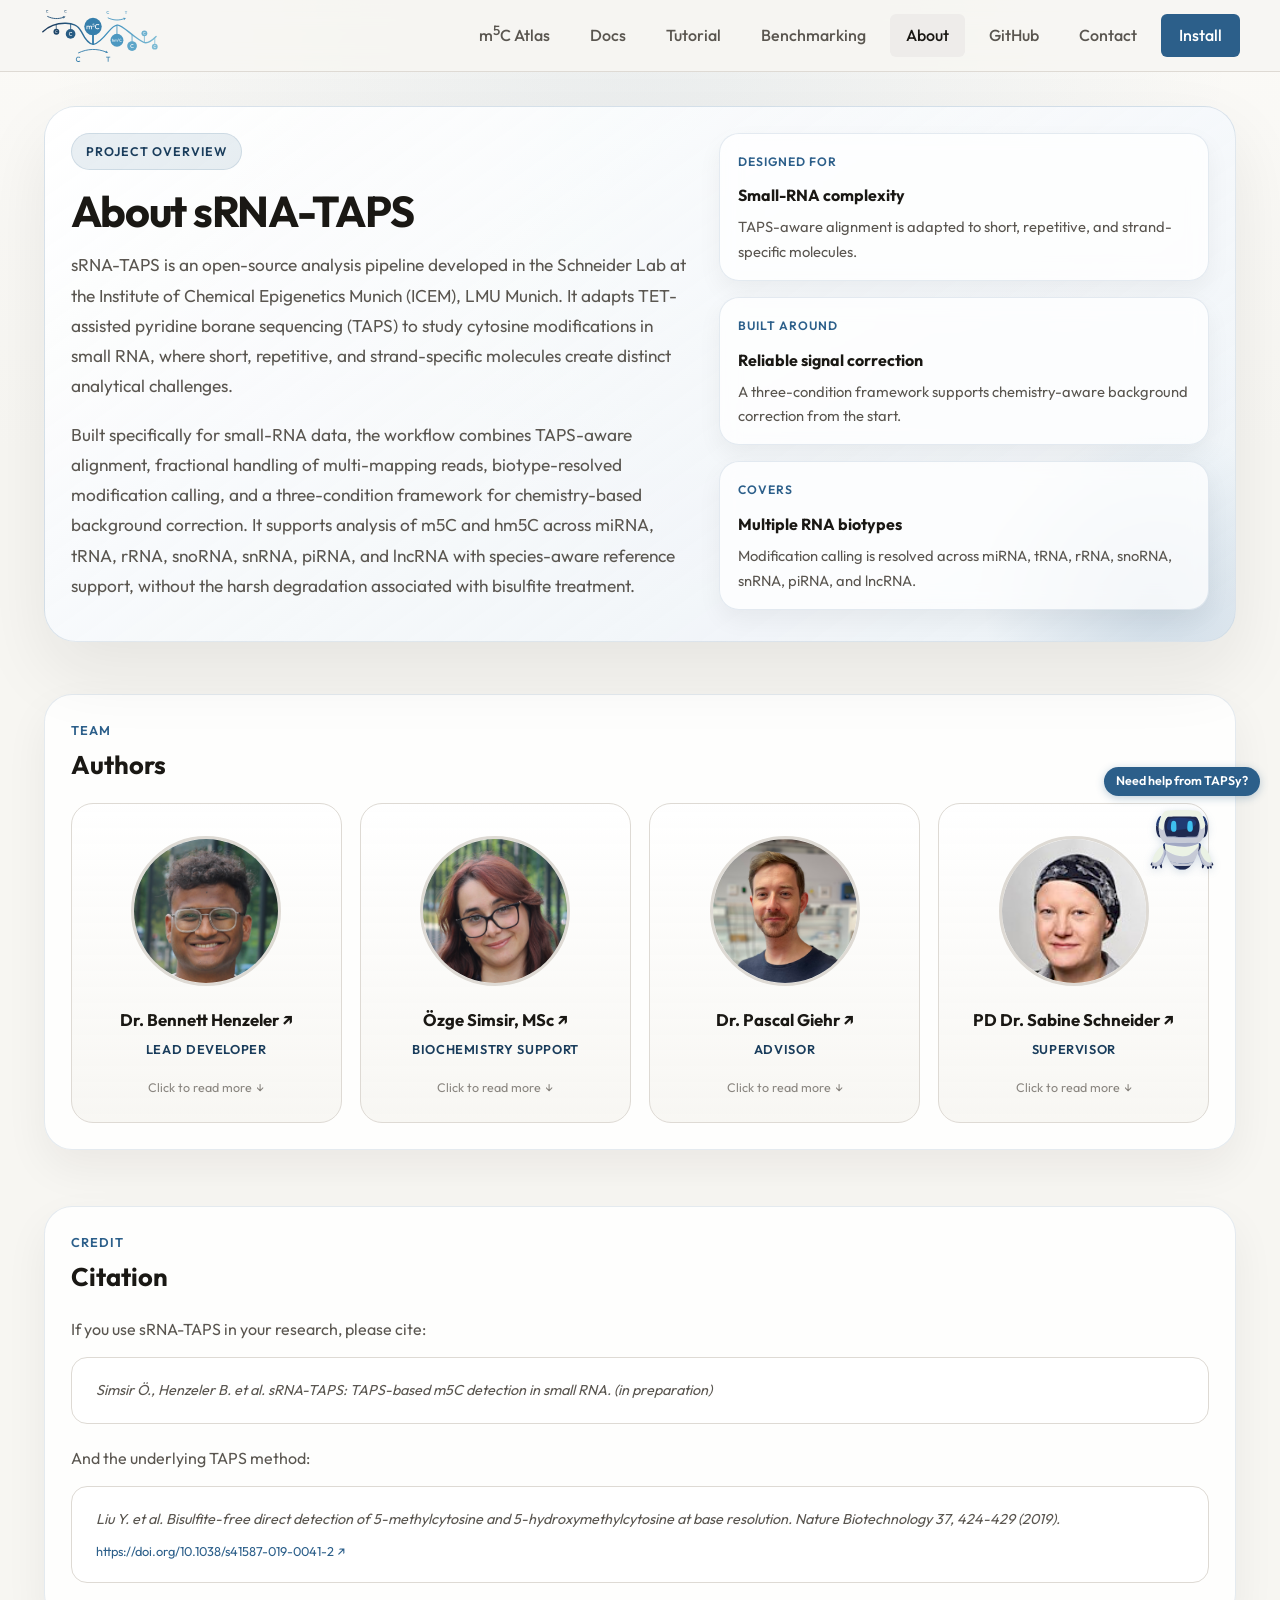
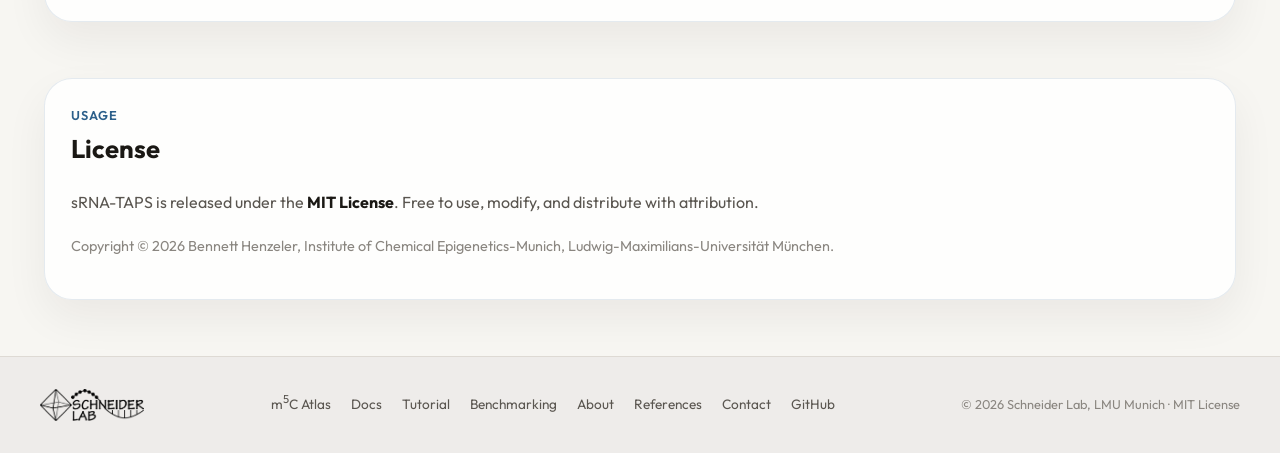
==== commit 5a304594: "Share TAPSy assistant across all website pages" ====
--- a/docs/about.html
+++ b/docs/about.html
@@ -134,6 +134,7 @@
     }
   </style>
   <link rel="stylesheet" href="responsive.css">
+  <link rel="stylesheet" href="tapsy.css">
 </head>
 <body>
 
@@ -322,5 +323,6 @@
 </script>
 
 <script src="site.js"></script>
+<script src="tapsy.js"></script>
 </body>
 </html>
--- a/docs/tapsy.css
+++ b/docs/tapsy.css
@@ -0,0 +1,48 @@
+
+@keyframes bubble-pulse{0%,100%{opacity:1;transform:scale(1)}50%{opacity:0.85;transform:scale(1.05)}}@keyframes robot-bounce{0%{transform:translateX(0) translateY(0) rotate(0deg) scale(1)}10%{transform:translateX(-30px) translateY(-5px) rotate(-8deg) scale(1.02)}20%{transform:translateX(-50px) translateY(0) rotate(-5deg) scale(1)}30%{transform:translateX(-35px) translateY(-8px) rotate(-6deg) scale(1.03)}40%{transform:translateX(-10px) translateY(-3px) rotate(-3deg) scale(1.01)}50%{transform:translateX(0) translateY(0) rotate(0deg) scale(1)}65%{transform:translateX(0) translateY(-14px) rotate(3deg) scale(1.04)}80%{transform:translateX(0) translateY(-6px) rotate(-2deg) scale(0.98)}100%{transform:translateX(0) translateY(0) rotate(0deg) scale(1)}}#srna-chat-btn{position:relative;bottom:auto;right:auto;z-index:1;width:80px;height:80px;border-radius:0;background:none;border:none;cursor:pointer;box-shadow:none;padding:0;animation:robot-bounce 4s ease-in-out infinite}
+#srna-chat-btn:hover{transform:scale(1.08)}
+#srna-chat-btn svg{width:26px;height:26px;fill:white}
+@keyframes chat-pulse{0%,100%{box-shadow:0 4px 20px rgba(44,95,138,0.4)}50%{box-shadow:0 4px 28px rgba(0,212,170,0.5)}}
+#srna-chat-window{position:fixed;bottom:96px;right:28px;z-index:9998;width:360px;max-height:520px;border-radius:16px;background:#f7f6f2;border:1.5px solid #dedad4;box-shadow:0 12px 48px rgba(0,0,0,0.15);display:flex;flex-direction:column;overflow:hidden;transform:scale(0.95) translateY(10px);opacity:0;pointer-events:none;transition:transform 0.2s ease,opacity 0.2s ease}
+#srna-chat-window.open{transform:scale(1) translateY(0);opacity:1;pointer-events:all}
+#tapsy-widget .chat-header{background:#ffffff;border-bottom:1.5px solid #dedad4;padding:14px 18px;display:flex;align-items:center;gap:10px}
+#tapsy-widget .chat-header-avatar{width:36px;height:36px;border-radius:50%;background:rgba(255,255,255,0.15);display:flex;align-items:center;justify-content:center;font-size:18px;flex-shrink:0}
+#tapsy-widget .chat-header-info{flex:1}
+#tapsy-widget .chat-header-name{color:#1a1814;font-weight:600;font-size:0.9rem;font-family:Outfit,sans-serif}
+#tapsy-widget .chat-header-status{color:#2C5F8A;font-size:0.75rem;font-family:Outfit,sans-serif}
+#tapsy-widget .chat-close{background:none;border:none;color:#8a8680;cursor:pointer;font-size:1.2rem;padding:4px;line-height:1}
+#tapsy-widget .chat-close:hover{color:white}
+#tapsy-widget .chat-messages{flex:1;overflow-y:auto;padding:16px;display:flex;flex-direction:column;gap:12px;min-height:200px;max-height:340px}
+#tapsy-widget .chat-msg{display:flex;gap:8px;align-items:flex-start}
+#tapsy-widget .chat-msg.user{flex-direction:row-reverse}
+#tapsy-widget .chat-bubble{max-width:80%;padding:10px 14px;border-radius:14px;font-size:0.875rem;line-height:1.55;font-family:Outfit,sans-serif;color:#1a1814}
+#tapsy-widget .chat-msg.bot .chat-bubble{background:white;border:1.5px solid #dedad4;border-bottom-left-radius:4px}
+#tapsy-widget .chat-msg.user .chat-bubble{background:#2C5F8A;color:white;border-bottom-right-radius:4px}
+#tapsy-widget .chat-avatar{width:28px;height:28px;border-radius:50%;background:linear-gradient(135deg,#2C5F8A,#00d4aa);display:flex;align-items:center;justify-content:center;font-size:13px;flex-shrink:0;margin-top:2px}
+#tapsy-widget .chat-typing{display:flex;gap:4px;padding:10px 14px;background:white;border:1.5px solid #dedad4;border-radius:14px;border-bottom-left-radius:4px;width:fit-content}
+#tapsy-widget .chat-typing span{width:6px;height:6px;background:#2C5F8A;border-radius:50%;animation:ctyping 1.2s ease-in-out infinite}
+#tapsy-widget .chat-typing span:nth-child(2){animation-delay:0.2s}
+#tapsy-widget .chat-typing span:nth-child(3){animation-delay:0.4s}
+@keyframes ctyping{0%,60%,100%{transform:translateY(0);opacity:0.4}30%{transform:translateY(-5px);opacity:1}}
+#tapsy-widget .chat-input-row{padding:12px 14px;border-top:1px solid #dedad4;display:flex;gap:8px;background:white}
+#srna-chat-input{flex:1;border:1.5px solid #dedad4;border-radius:8px;padding:8px 12px;font-size:0.875rem;font-family:Outfit,sans-serif;outline:none;background:#f7f6f2;color:#1a1814;transition:border-color 0.15s}
+#srna-chat-input:focus{border-color:#2C5F8A}
+#srna-chat-send{background:#2C5F8A;border:none;border-radius:8px;width:36px;height:36px;cursor:pointer;display:flex;align-items:center;justify-content:center;flex-shrink:0}
+#srna-chat-send:hover{background:#1a3a5c}
+#srna-chat-send svg{width:16px;height:16px;fill:white}
+
+#tapsy-widget { font-family: Outfit, Arial, sans-serif; font-size: 16px; line-height: 1.5; color: #1a1814; }
+#tapsy-widget *, #tapsy-widget *::before, #tapsy-widget *::after { box-sizing: border-box; }
+#tapsy-widget button, #tapsy-widget input { font-family: inherit; }
+#tapsy-widget #srna-chat-window { z-index: 100000; max-height: min(520px, calc(100dvh - 150px)); }
+#tapsy-widget .chat-messages { min-height: 0; }
+#tapsy-widget #srna-chat-input { min-width: 0; }
+#tapsy-widget button:focus-visible { outline: 3px solid #2C5F8A; outline-offset: 3px; }
+@media (max-width: 900px) {
+ #tapsy-widget #srna-bubble { display: none !important; }
+ #tapsy-widget #srna-chat-btn, #tapsy-widget #srna-chat-btn img { width: 58px !important; height: 58px !important; }
+ #tapsy-widget #srna-chat-window { left: 12px; right: 12px; bottom: 88px; width: auto; max-height: min(520px, calc(100dvh - 104px)); }
+}
+@media (prefers-reduced-motion: reduce) {
+ #tapsy-widget *, #tapsy-widget *::before, #tapsy-widget *::after { animation: none !important; transition: none !important; }
+}
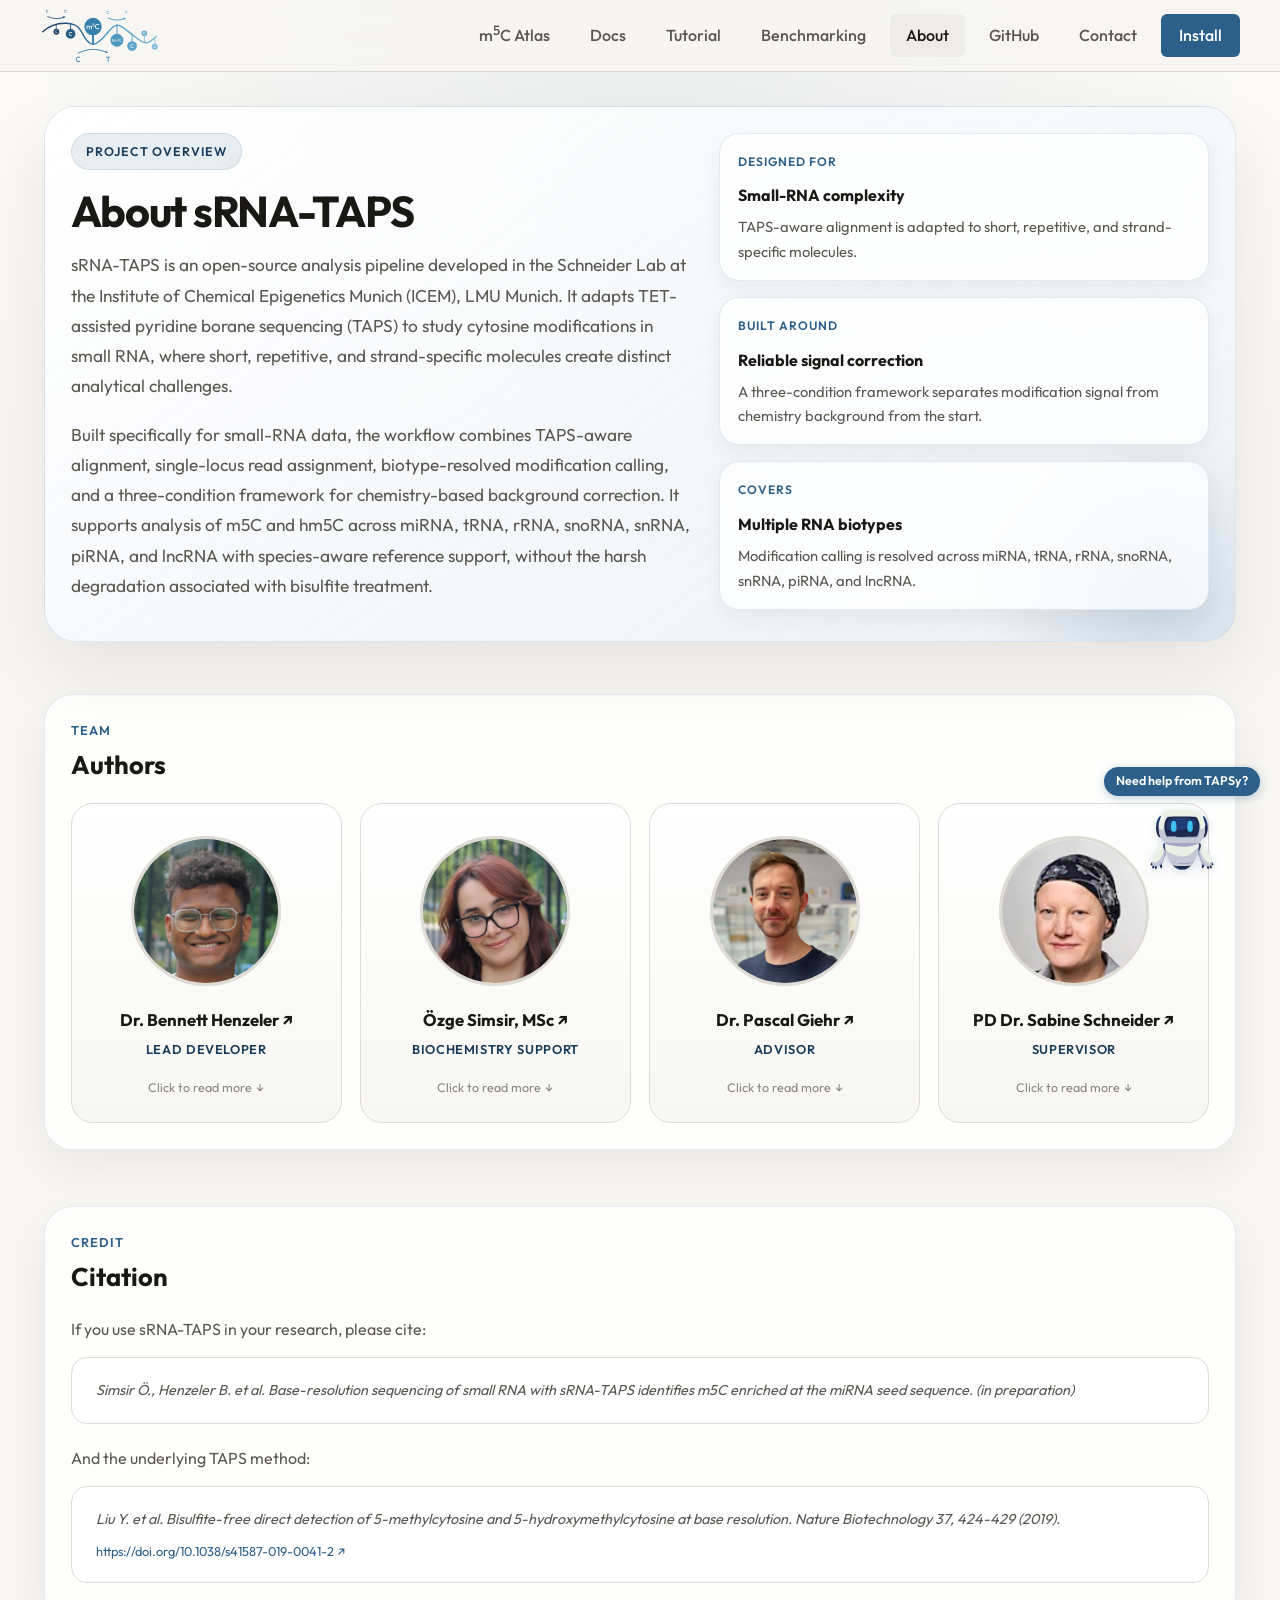
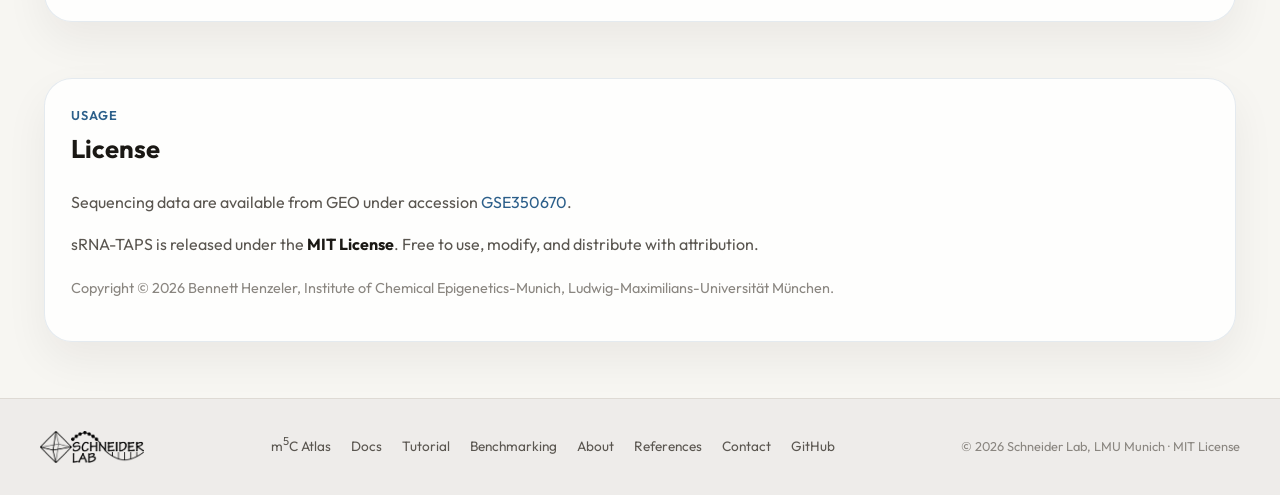
==== commit 71269c44: "Prepare sRNA-TAPS v0.1.0 public release Add the replicate-level Bayesian model gated on the untreate" ====
--- a/docs/about.html
+++ b/docs/about.html
@@ -160,7 +160,7 @@
         <h1>About sRNA-TAPS</h1>
         <div class="lead">
           <p>sRNA-TAPS is an open-source analysis pipeline developed in the Schneider Lab at the Institute of Chemical Epigenetics Munich (ICEM), LMU Munich. It adapts TET-assisted pyridine borane sequencing (TAPS) to study cytosine modifications in small RNA, where short, repetitive, and strand-specific molecules create distinct analytical challenges.</p>
-          <p>Built specifically for small-RNA data, the workflow combines TAPS-aware alignment, fractional handling of multi-mapping reads, biotype-resolved modification calling, and a three-condition framework for chemistry-based background correction. It supports analysis of m5C and hm5C across miRNA, tRNA, rRNA, snoRNA, snRNA, piRNA, and lncRNA with species-aware reference support, without the harsh degradation associated with bisulfite treatment.</p>
+          <p>Built specifically for small-RNA data, the workflow combines TAPS-aware alignment, single-locus read assignment, biotype-resolved modification calling, and a three-condition framework for chemistry-based background correction. It supports analysis of m5C and hm5C across miRNA, tRNA, rRNA, snoRNA, snRNA, piRNA, and lncRNA with species-aware reference support, without the harsh degradation associated with bisulfite treatment.</p>
         </div>
       </div>
       <div class="hero-highlights">
@@ -172,7 +172,7 @@
         <div class="highlight-card">
           <span class="highlight-kicker">Built around</span>
           <strong>Reliable signal correction</strong>
-          <p>A three-condition framework supports chemistry-aware background correction from the start.</p>
+          <p>A three-condition framework separates modification signal from chemistry background from the start.</p>
         </div>
         <div class="highlight-card">
           <span class="highlight-kicker">Covers</span>
@@ -269,7 +269,7 @@
       </div>
       <p>If you use sRNA-TAPS in your research, please cite:</p>
       <div class="cite-block">
-        <p>Simsir Ö., Henzeler B. et al. sRNA-TAPS: TAPS-based m5C detection in small RNA. <em>(in preparation)</em></p>
+        <p>Simsir Ö., Henzeler B. et al. Base-resolution sequencing of small RNA with sRNA-TAPS identifies m5C enriched at the miRNA seed sequence. <em>(in preparation)</em></p>
       </div>
       <p style="margin-top:20px">And the underlying TAPS method:</p>
       <div class="cite-block">
@@ -287,6 +287,7 @@
         <span class="section-kicker">Usage</span>
         <h2>License</h2>
       </div>
+      <p>Sequencing data are available from GEO under accession <a href="https://www.ncbi.nlm.nih.gov/geo/query/acc.cgi?acc=GSE350670" target="_blank">GSE350670</a>.</p>
       <p>sRNA-TAPS is released under the <strong>MIT License</strong>. Free to use, modify, and distribute with attribution.</p>
       <p class="license-note">Copyright &copy; 2026 Bennett Henzeler, Institute of Chemical Epigenetics-Munich, Ludwig-Maximilians-Universität München.</p>
     </div>
@@ -323,6 +324,7 @@
 </script>
 
 <script src="site.js"></script>
+<script src="tapsy-knowledge.js"></script>
 <script src="tapsy.js"></script>
 </body>
 </html>
--- a/docs/tapsy.css
+++ b/docs/tapsy.css
@@ -46,3 +46,7 @@
 @media (prefers-reduced-motion: reduce) {
  #tapsy-widget *, #tapsy-widget *::before, #tapsy-widget *::after { animation: none !important; transition: none !important; }
 }
+
+#tapsy-widget .chat-sources { margin-top: 10px; font-size: .78rem; }
+#tapsy-widget .chat-sources summary { cursor: pointer; }
+#tapsy-widget .chat-sources a { display: block; margin-top: 6px; color: #2C5F8A; overflow-wrap: anywhere; }
